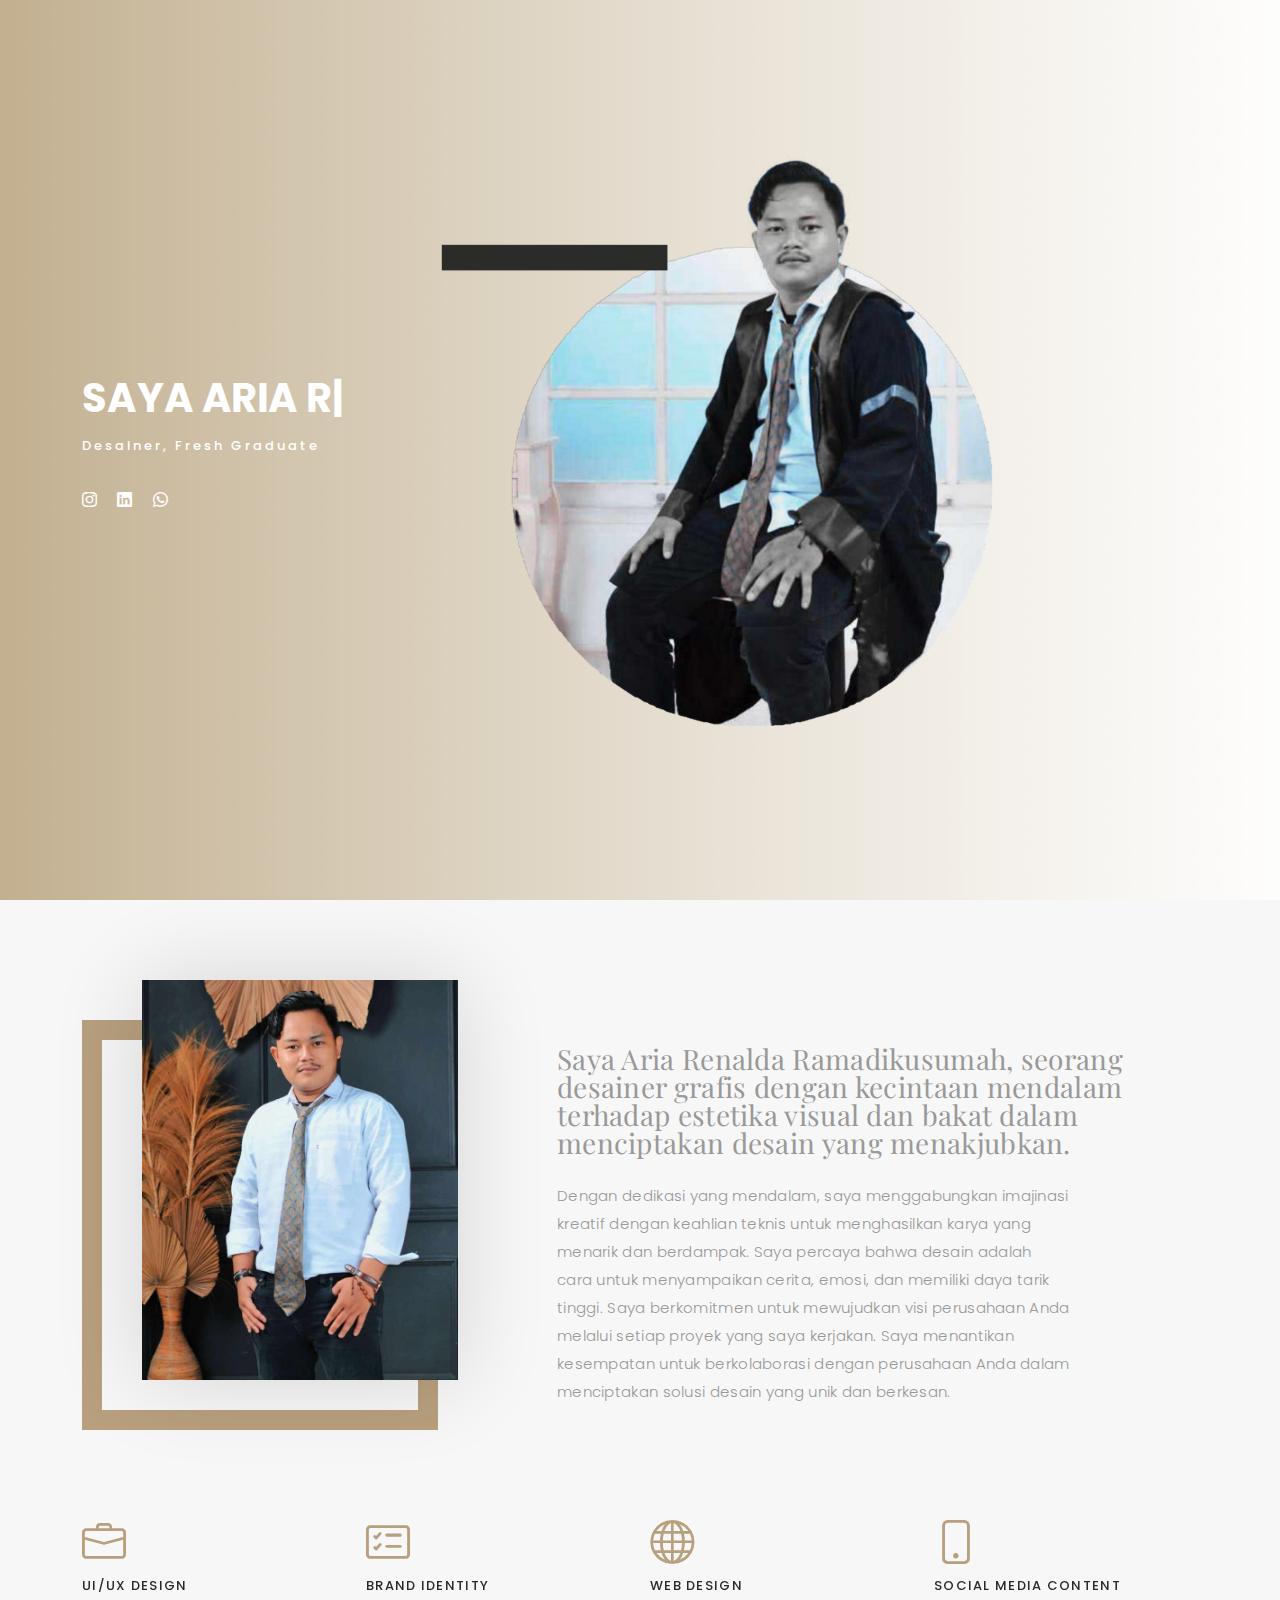
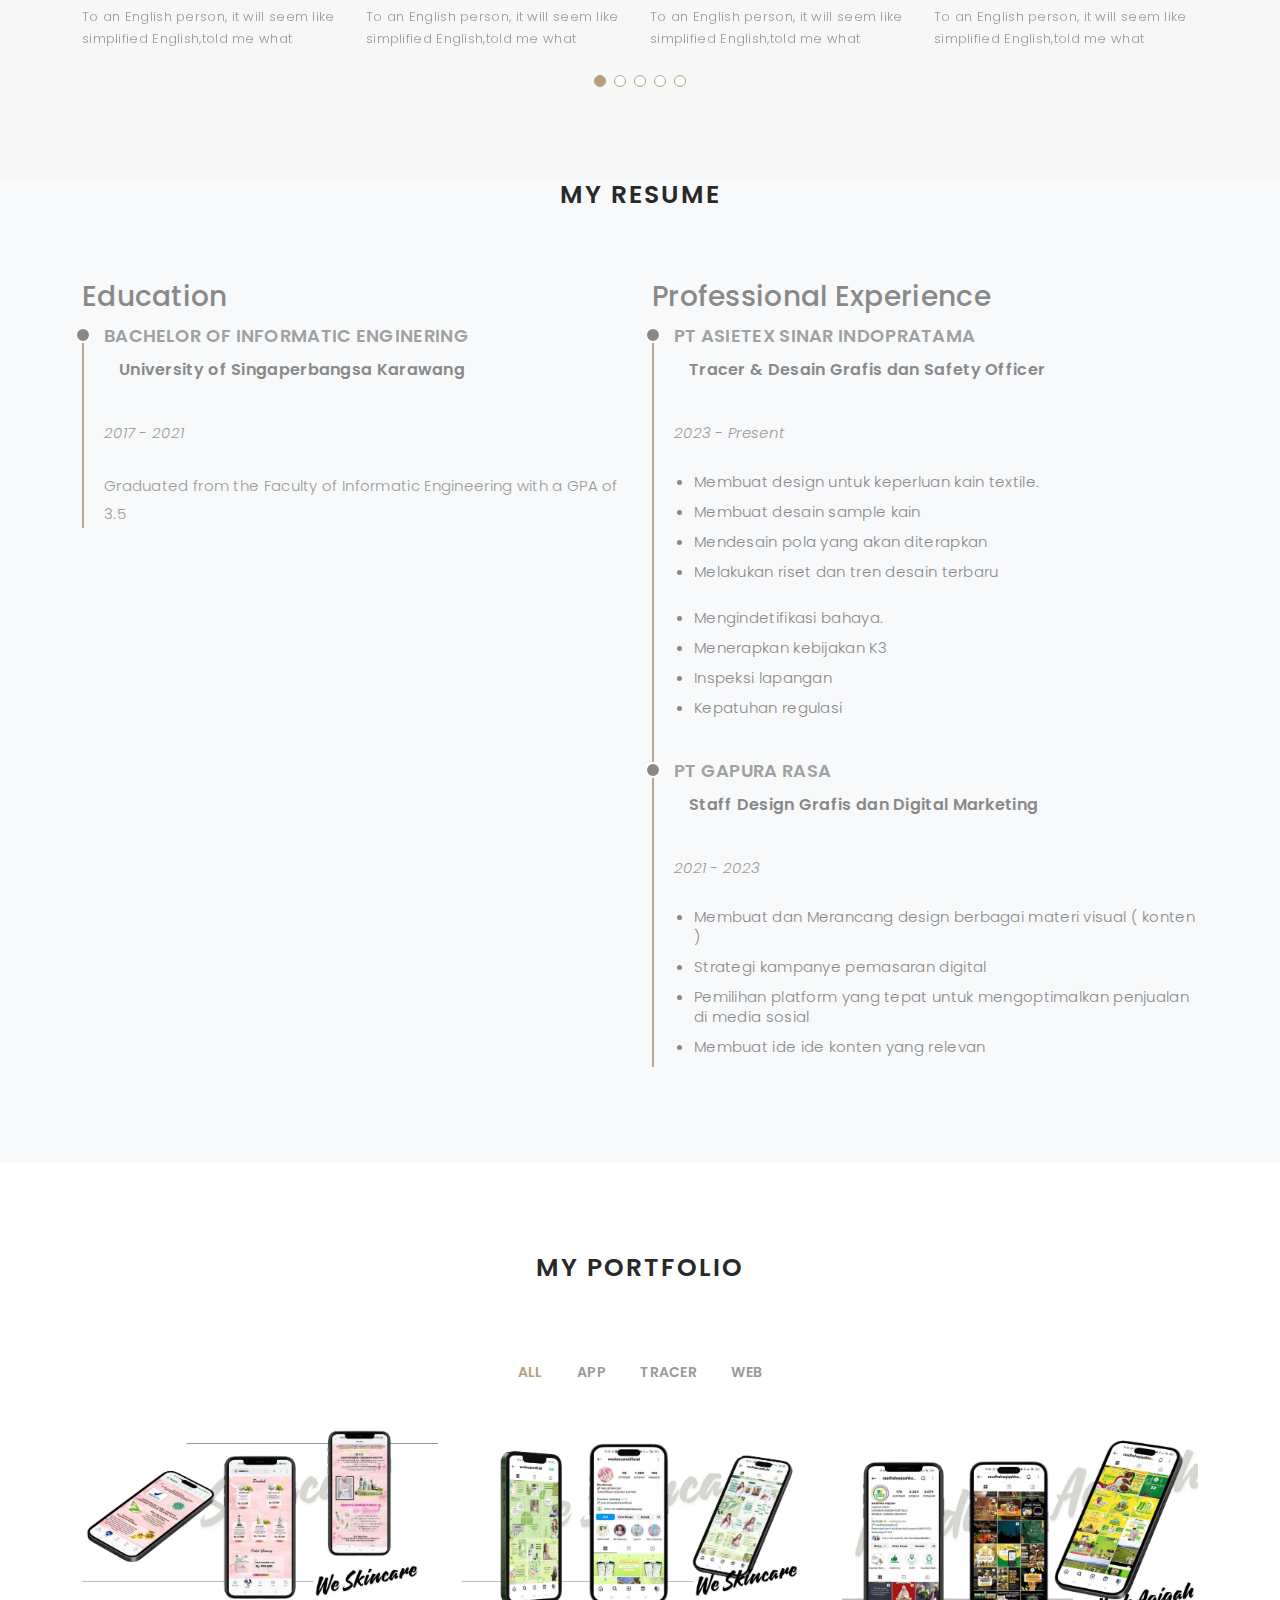
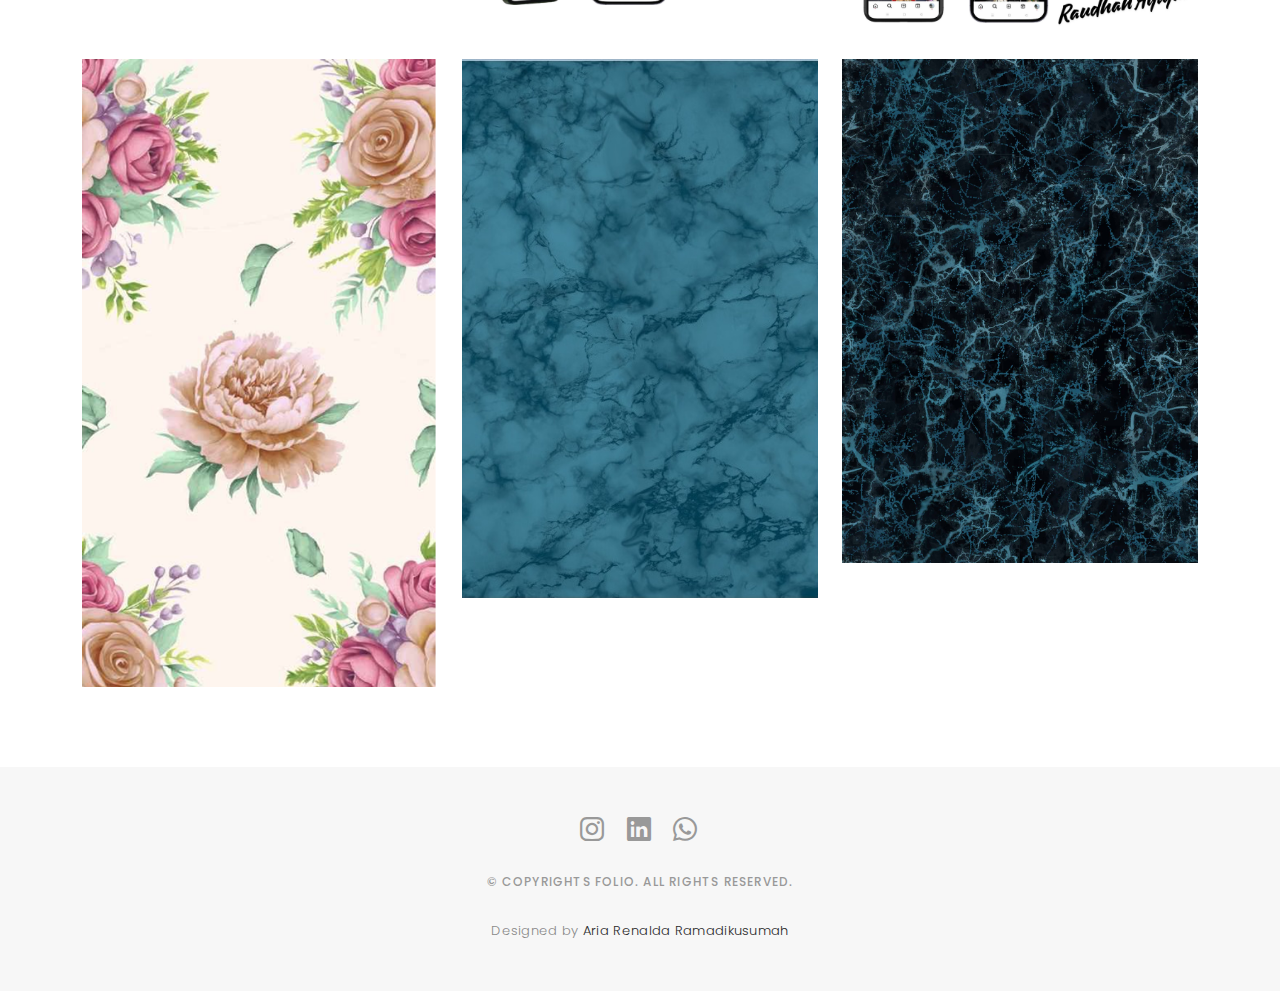
==== index.html @ 296a6dfd "Start" ====
<!DOCTYPE html>
<html lang="en">
  <head>
    <meta charset="utf-8" />
    <meta content="width=device-width, initial-scale=1.0" name="viewport" />

    <title>Aria Renalda Ramadikusumah - Portofolio</title>
    <meta content="" name="description" />
    <meta content="" name="keywords" />

    <!-- Favicons -->
    <link href="assets/img/favicon.png" rel="icon" />
    <link href="assets/img/favicon.png" rel="apple-touch-icon" />

    <!-- Google Fonts -->
    <link
      href="https://fonts.googleapis.com/css?family=Poppins:300,300i,400,400i,500,500i,600,600i,700,700i|Playfair+Display:400,400i,500,500i,600,600i,700,700i,900,900i"
      rel="stylesheet"
    />

    <!-- Vendor CSS Files -->
    <link
      href="assets/vendor/bootstrap/css/bootstrap.min.css"
      rel="stylesheet"
    />
    <link
      href="assets/vendor/bootstrap-icons/bootstrap-icons.css"
      rel="stylesheet"
    />
    <link href="assets/vendor/boxicons/css/boxicons.min.css" rel="stylesheet" />
    <link
      href="assets/vendor/glightbox/css/glightbox.min.css"
      rel="stylesheet"
    />
    <link href="assets/vendor/swiper/swiper-bundle.min.css" rel="stylesheet" />

    <!-- Template Main CSS File -->
    <link href="assets/css/style.css" rel="stylesheet" />

    <!-- =======================================================
  * Template Name: Folio
  * Template URL: https://bootstrapmade.com/folio-bootstrap-portfolio-template/
  * Updated: Mar 17 2024 with Bootstrap v5.3.3
  * Author: BootstrapMade.com
  * License: https://bootstrapmade.com/license/
  ======================================================== -->
  </head>

  <body>
    <!-- ======= Header ======= -->
    <header id="header" class="fixed-top">
      <div class="container d-flex align-items-center justify-content-between">
        <a href="index.html" class="logo"
          ><img src="assets/img/logo.png" alt="Logo" class="img-fluid"
        /></a>
        <!-- Uncomment below if you prefer to use an text logo -->
        <!-- <h1 class="logo"><a href="index.html">Folio</a></h1> -->

        <nav id="navbar" class="navbar">
          <ul>
            <ul>
              <li><a class="nav-link scrollto" href="#hero">Home</a></li>
              <li><a class="nav-link scrollto" href="#about">About</a></li>
              <li><a class="nav-link scrollto" href="#resume">Resume</a></li>
              <li>
                <a class="nav-link active scrollto" href="#portfolio"
                  >Portfolio</a
                >
              </li>
            </ul>
          </ul>
          <i class="bi bi-list mobile-nav-toggle"></i>
        </nav>
        <!-- .navbar -->
      </div>
    </header>
    <!-- End Header -->

    <!-- ======= Hero Section ======= -->
    <div id="hero" class="home">
      <div class="container">
        <div class="hero-content">
          <h1>
            Saya
            <span
              class="typed"
              data-typed-items="Aria Renalda Ramadikusumah , Desainer, Fresh Graduate"
            ></span>
          </h1>
          <p>Desainer, Fresh Graduate</p>

          <ul class="list-unstyled list-social">
            <li>
              <a href="https://www.linkedin.com/in/ariarenalda"
                ><i class="bi bi-instagram"></i
              ></a>
            </li>
            <li>
              <a href="https://www.instagram.com/aria_ramadikusumah"
                ><i class="bi bi-linkedin"></i
              ></a>
            </li>
            <li class="list-unstyled list-social">
              <a href="https://wa.me/628"><i class="bi bi-whatsapp"></i></a>
            </li>
          </ul>
        </div>
      </div>
    </div>
    <!-- End Hero -->

    <main id="main">
      <!-- ======= About Section ======= -->
      <div id="about" class="paddsection">
        <div class="container">
          <div class="row justify-content-between">
            <div class="col-lg-4">
              <div class="div-img-bg">
                <div class="about-img">
                  <img
                    src="assets/img/me.png"
                    class="img-responsive"
                    alt="me"
                  />
                </div>
              </div>
            </div>

            <div class="col-lg-7">
              <div class="about-descr">
                <p class="p-heading">
                  Saya Aria Renalda Ramadikusumah, seorang desainer grafis
                  dengan kecintaan mendalam terhadap estetika visual dan bakat
                  dalam menciptakan desain yang menakjubkan.
                </p>
                <p class="separator">
                  Dengan dedikasi yang mendalam, saya menggabungkan imajinasi
                  kreatif dengan keahlian teknis untuk menghasilkan karya yang
                  menarik dan berdampak. Saya percaya bahwa desain adalah cara
                  untuk menyampaikan cerita, emosi, dan memiliki daya tarik
                  tinggi. Saya berkomitmen untuk mewujudkan visi perusahaan Anda
                  melalui setiap proyek yang saya kerjakan. Saya menantikan
                  kesempatan untuk berkolaborasi dengan perusahaan Anda dalam
                  menciptakan solusi desain yang unik dan berkesan.
                </p>
              </div>
            </div>
          </div>
        </div>
      </div>
      <!-- End About Section -->

      <!-- ======= Services Section ======= -->
      <div id="services">
        <div class="container">
          <div
            class="services-slider swiper"
            data-aos="fade-up"
            data-aos-delay="100"
          >
            <div class="swiper-wrapper">
              <div class="swiper-slide">
                <div class="services-block">
                  <i class="bi bi-briefcase"></i>
                  <span>UI/UX DESIGN</span>
                  <p class="separator">
                    To an English person, it will seem like simplified
                    English,told me what
                  </p>
                </div>
              </div>
              <!-- End testimonial item -->

              <div class="swiper-slide">
                <div class="services-block">
                  <i class="bi bi-card-checklist"></i>
                  <span>BRAND IDENTITY</span>
                  <p class="separator">
                    To an English person, it will seem like simplified
                    English,told me what
                  </p>
                </div>
              </div>
              <!-- End testimonial item -->

              <div class="swiper-slide">
                <div class="services-block">
                  <i class="bi bi-globe"></i>
                  <span>WEB DESIGN</span>
                  <p class="separator">
                    To an English person, it will seem like simplified
                    English,told me what
                  </p>
                </div>
              </div>
              <!-- End testimonial item -->

              <div class="swiper-slide">
                <div class="services-block">
                  <i class="bi bi-phone"></i>
                  <span>SOCIAL MEDIA CONTENT</span>
                  <p class="separator">
                    To an English person, it will seem like simplified
                    English,told me what
                  </p>
                </div>
              </div>
              <!-- End testimonial item -->

              <div class="swiper-slide">
                <div class="services-block">
                  <i class="bi bi-palette"></i>
                  <span>TRACER & DESIGN PATTERN</span>
                  <p class="separator">
                    To an English person, it will seem like simplified
                    English,told me what
                  </p>
                </div>
              </div>
              <!-- End testimonial item -->
            </div>
            <div class="swiper-pagination"></div>
          </div>
        </div>
      </div>
      <!-- End Services Section -->

      <!-- Resume Section -->
      <section id="resume" class="resume bg-light">
        <div class="container">
          <div class="section-title text-center">
            <h2>My Resume</h2>
          </div>
        </div>
        <div class="container">
          <div class="row">
            <div class="col-lg-6">
              <h3 class="resume-title mb-3">Education</h3>
              <div class="resume-item">
                <h4>Bachelor of Informatic Enginering</h4>
                <h5>University of Singaperbangsa Karawang</h5>
                <p><em>2017 - 2021</em></p>
                <p>
                  Graduated from the Faculty of Informatic Engineering with a
                  GPA of 3.5
                </p>
              </div>
              <!-- Edn Resume Item -->
            </div>

            <div class="col-lg-6">
              <h3 class="resume-title mb-3">Professional Experience</h3>
              <div class="resume-item">
                <h4>PT Asietex Sinar Indopratama</h4>
                <h5>Tracer & Desain Grafis dan Safety Officer</h5>
                <p><em>2023 - Present </em></p>
                <ul>
                  <li>Membuat design untuk keperluan kain textile.</li>
                  <li>Membuat desain sample kain</li>
                  <li>Mendesain pola yang akan diterapkan</li>
                  <li>Melakukan riset dan tren desain terbaru</li>
                </ul>
                <ul>
                  <li>Mengindetifikasi bahaya.</li>
                  <li>Menerapkan kebijakan K3</li>
                  <li>Inspeksi lapangan</li>
                  <li>Kepatuhan regulasi</li>
                </ul>
              </div>
              <!-- Edn Resume Item -->

              <div class="resume-item">
                <h4>PT Gapura Rasa</h4>
                <h5>Staff Design Grafis dan Digital Marketing</h5>
                <p><em>2021 - 2023 </em></p>
                <ul>
                  <li>
                    Membuat dan Merancang design berbagai materi visual ( konten
                    )
                  </li>
                  <li>Strategi kampanye pemasaran digital</li>
                  <li>
                    Pemilihan platform yang tepat untuk mengoptimalkan penjualan
                    di media sosial
                  </li>
                  <li>Membuat ide ide konten yang relevan</li>
                </ul>
              </div>
              <!-- Edn Resume Item -->
            </div>
          </div>
        </div>
      </section>
      <!-- /Resume Section -->

      <!-- ======= Portfolio Section ======= -->
      <div id="portfolio" class="paddsection">
        <div class="container">
          <div class="section-title text-center">
            <h2>My Portfolio</h2>
          </div>
        </div>

        <div class="container">
          <div class="row">
            <div class="col-lg-12 d-flex justify-content-center">
              <ul id="portfolio-flters">
                <li data-filter="*" class="filter-active">All</li>
                <li data-filter=".filter-app">App</li>
                <li data-filter=".filter-tracer">Tracer</li>
                <li data-filter=".filter-web">Web</li>
              </ul>
            </div>
          </div>

          <div class="row portfolio-container">
            <div class="col-lg-4 col-md-6 portfolio-item filter-web">
              <img
                src="assets/img/portfolio/portfolio-1.png"
                class="img-fluid"
                alt="Portofolio Skincare"
              />
              <div class="portfolio-info">
                <h4>Website Skincare</h4>
                <p>Website</p>
                <a
                  href="assets/img/portfolio/portfolio-1.png"
                  data-gallery="portfolioGallery"
                  class="portfolio-lightbox preview-link"
                  title="Website Skincare"
                  ><i class="bx bx-plus"></i
                ></a>
                <a
                  href="portfolio-details.html"
                  class="details-link"
                  title="More Details"
                  ><i class="bx bx-link"></i
                ></a>
              </div>
            </div>

            <div class="col-lg-4 col-md-6 portfolio-item filter-app">
              <img
                src="assets/img/portfolio/portfolio-2.png"
                class="img-fluid"
                alt="Portofolio Social Media Content"
              />
              <div class="portfolio-info">
                <h4>Social Media Content Skincare</h4>
                <p>App</p>
                <a
                  href="assets/img/portfolio/portfolio-2.png"
                  data-gallery="portfolioGallery"
                  class="portfolio-lightbox preview-link"
                  title="Social Media Content"
                  ><i class="bx bx-plus"></i
                ></a>
                <a
                  href="portfolio-details.html"
                  class="details-link"
                  title="More Details"
                  ><i class="bx bx-link"></i
                ></a>
              </div>
            </div>

            <div class="col-lg-4 col-md-6 portfolio-item filter-app">
              <img
                src="assets/img/portfolio/portfolio-3.png"
                class="img-fluid"
                alt="Portofolio App 2"
              />
              <div class="portfolio-info">
                <h4>Social Media Content</h4>
                <p>App</p>
                <a
                  href="assets/img/portfolio/portfolio-3.png"
                  data-gallery="portfolioGallery"
                  class="portfolio-lightbox preview-link"
                  title="Social Media Content"
                  ><i class="bx bx-plus"></i
                ></a>
                <a
                  href="portfolio-details-2.html"
                  class="details-link"
                  title="More Details"
                  ><i class="bx bx-link"></i
                ></a>
              </div>
            </div>

            <div class="col-lg-4 col-md-6 portfolio-item filter-tracer">
              <img
                src="assets/img/portfolio/portfolio-4.png"
                class="img-fluid"
                alt="Portfolio Tracer 2"
              />
              <div class="portfolio-info">
                <h4>Tracer</h4>
                <p>Tracer</p>
                <a
                  href="assets/img/portfolio/portfolio-4.png"
                  data-gallery="portfolioGallery"
                  class="portfolio-lightbox preview-link"
                  title="Tracer"
                  ><i class="bx bx-plus"></i
                ></a>
                <a
                  href="portfolio-details-3.html"
                  class="details-link"
                  title="More Details"
                  ><i class="bx bx-link"></i
                ></a>
              </div>
            </div>

            <div class="col-lg-4 col-md-6 portfolio-item filter-tracer">
              <img
                src="assets/img/portfolio/portfolio-5.jpg"
                class="img-fluid"
                alt=""
              />
              <div class="portfolio-info">
                <h4>Tracer 2</h4>
                <p>Tracer</p>
                <a
                  href="assets/img/portfolio/portfolio-5.jpg"
                  data-gallery="portfolioGallery"
                  class="portfolio-lightbox preview-link"
                  title="Tracer 2"
                  ><i class="bx bx-plus"></i
                ></a>
                <a
                  href="portfolio-details-3.html"
                  class="details-link"
                  title="More Details"
                  ><i class="bx bx-link"></i
                ></a>
              </div>
            </div>

            <div class="col-lg-4 col-md-6 portfolio-item filter-tracer">
              <img
                src="assets/img/portfolio/portofolio-6.jpeg"
                class="img-fluid"
                alt="Portofolio Tracer 3"
              />
              <div class="portfolio-info">
                <h4>Tracer 3</h4>
                <p>Tracer</p>
                <a
                  href="assets/img/portfolio/portfolio-6.jpg"
                  data-gallery="portfolioGallery"
                  class="portfolio-lightbox preview-link"
                  title="Tracer 3"
                  ><i class="bx bx-plus"></i
                ></a>
                <a
                  href="portfolio-details-3.html"
                  class="details-link"
                  title="More Details"
                  ><i class="bx bx-link"></i
                ></a>
              </div>
            </div>
          </div>
        </div>
      </div>
      <!-- End Portfolio Section -->
    </main>
    <!-- End #main -->

    <!-- ======= Footer ======= -->
    <div id="footer" class="text-center">
      <div class="container">
        <div class="socials-media text-center">
          <ul class="list-unstyled">
            <li>
              <a href="https://www.linkedin.com/in/ariarenalda"
                ><i class="bi bi-instagram"></i
              ></a>
            </li>
            <li>
              <a href="https://www.instagram.com/aria_ramadikusumah"
                ><i class="bi bi-linkedin"></i
              ></a>
            </li>
            <li class="list-unstyled list-social">
              <a href="https://wa.me/628"><i class="bi bi-whatsapp"></i></a>
            </li>
          </ul>
        </div>

        <p>&copy; Copyrights Folio. All rights reserved.</p>

        <div class="credits">
          Designed by <a href="">Aria Renalda Ramadikusumah</a>
        </div>
      </div>
    </div>
    <!-- End Footer -->

    <a
      href="#"
      class="back-to-top d-flex align-items-center justify-content-center"
      ><i class="bi bi-arrow-up-short"></i
    ></a>

    <!-- Vendor JS Files -->
    <script src="assets/vendor/bootstrap/js/bootstrap.bundle.min.js"></script>
    <script src="assets/vendor/glightbox/js/glightbox.min.js"></script>
    <script src="assets/vendor/isotope-layout/isotope.pkgd.min.js"></script>
    <script src="assets/vendor/swiper/swiper-bundle.min.js"></script>
    <script src="assets/vendor/typed.js/typed.umd.js"></script>
    <script src="assets/vendor/php-email-form/validate.js"></script>

    <!-- Template Main JS File -->
    <script src="assets/js/main.js"></script>
  </body>
</html>
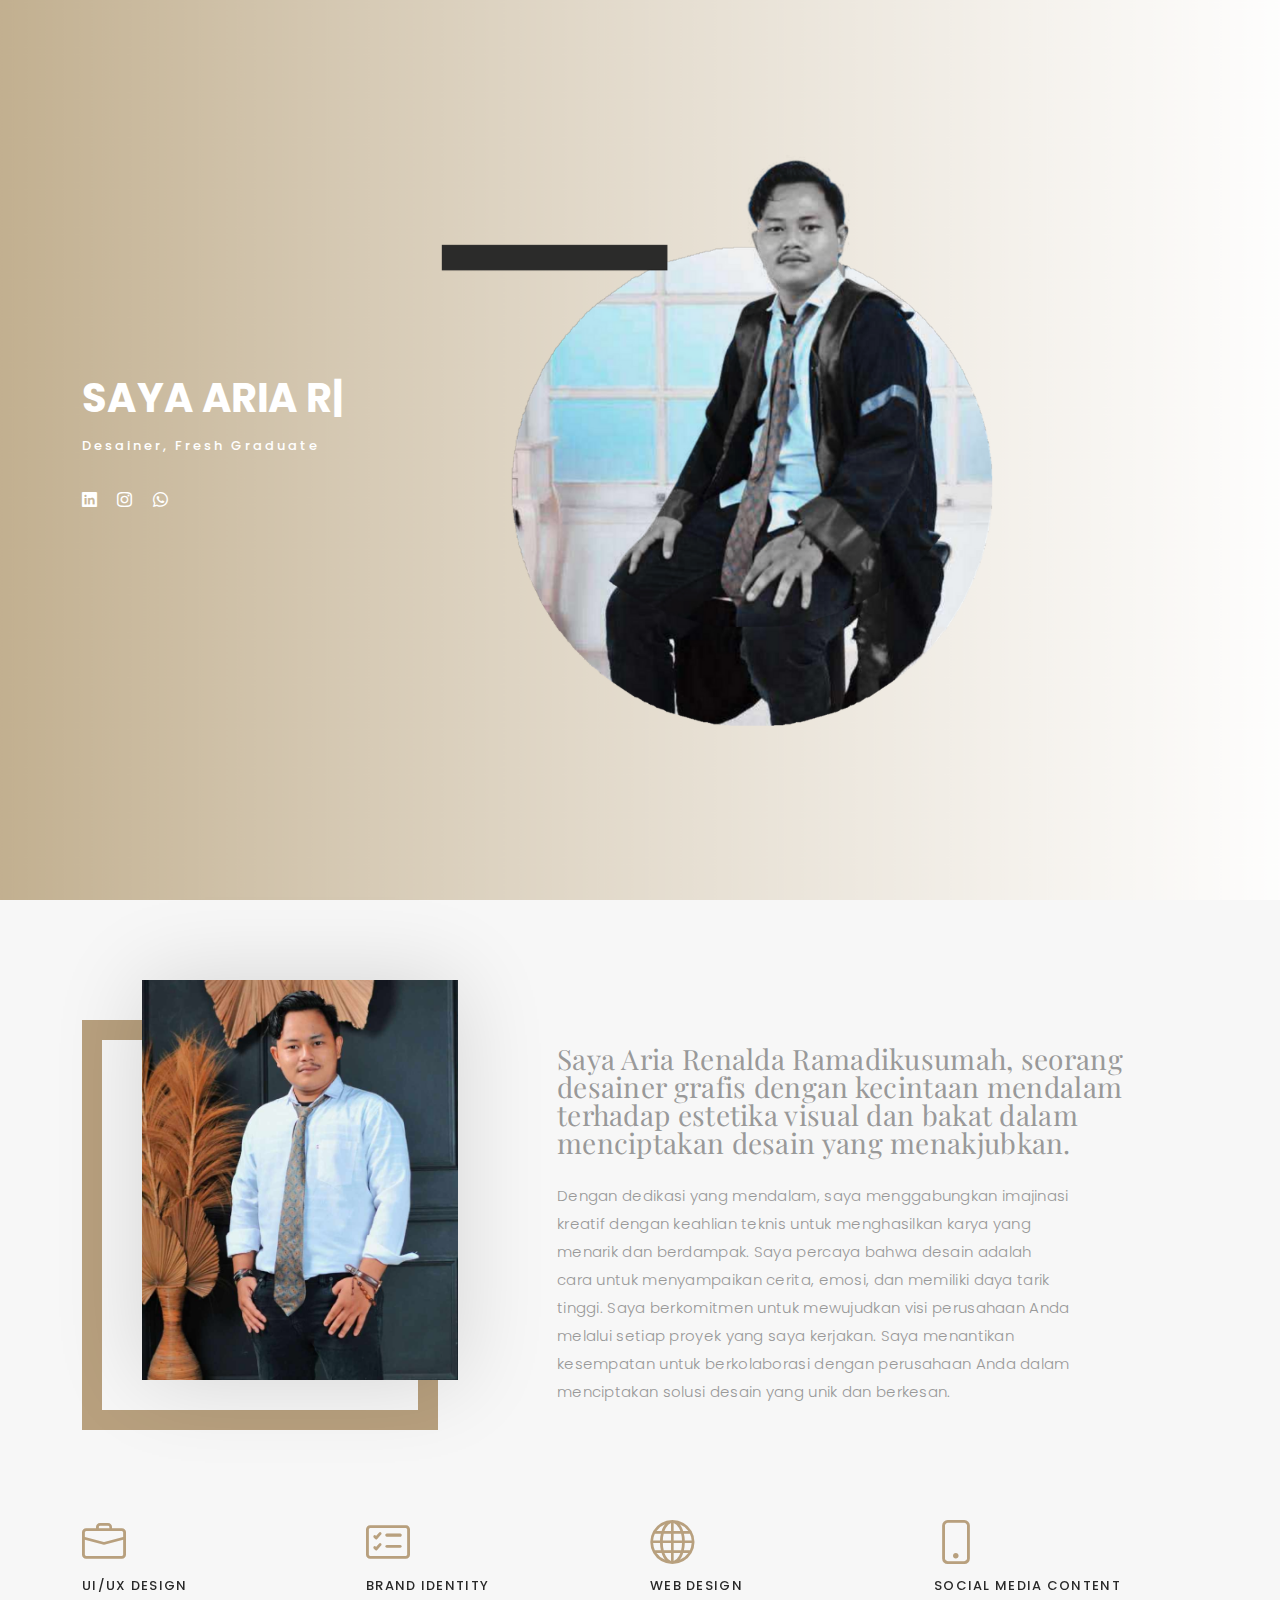
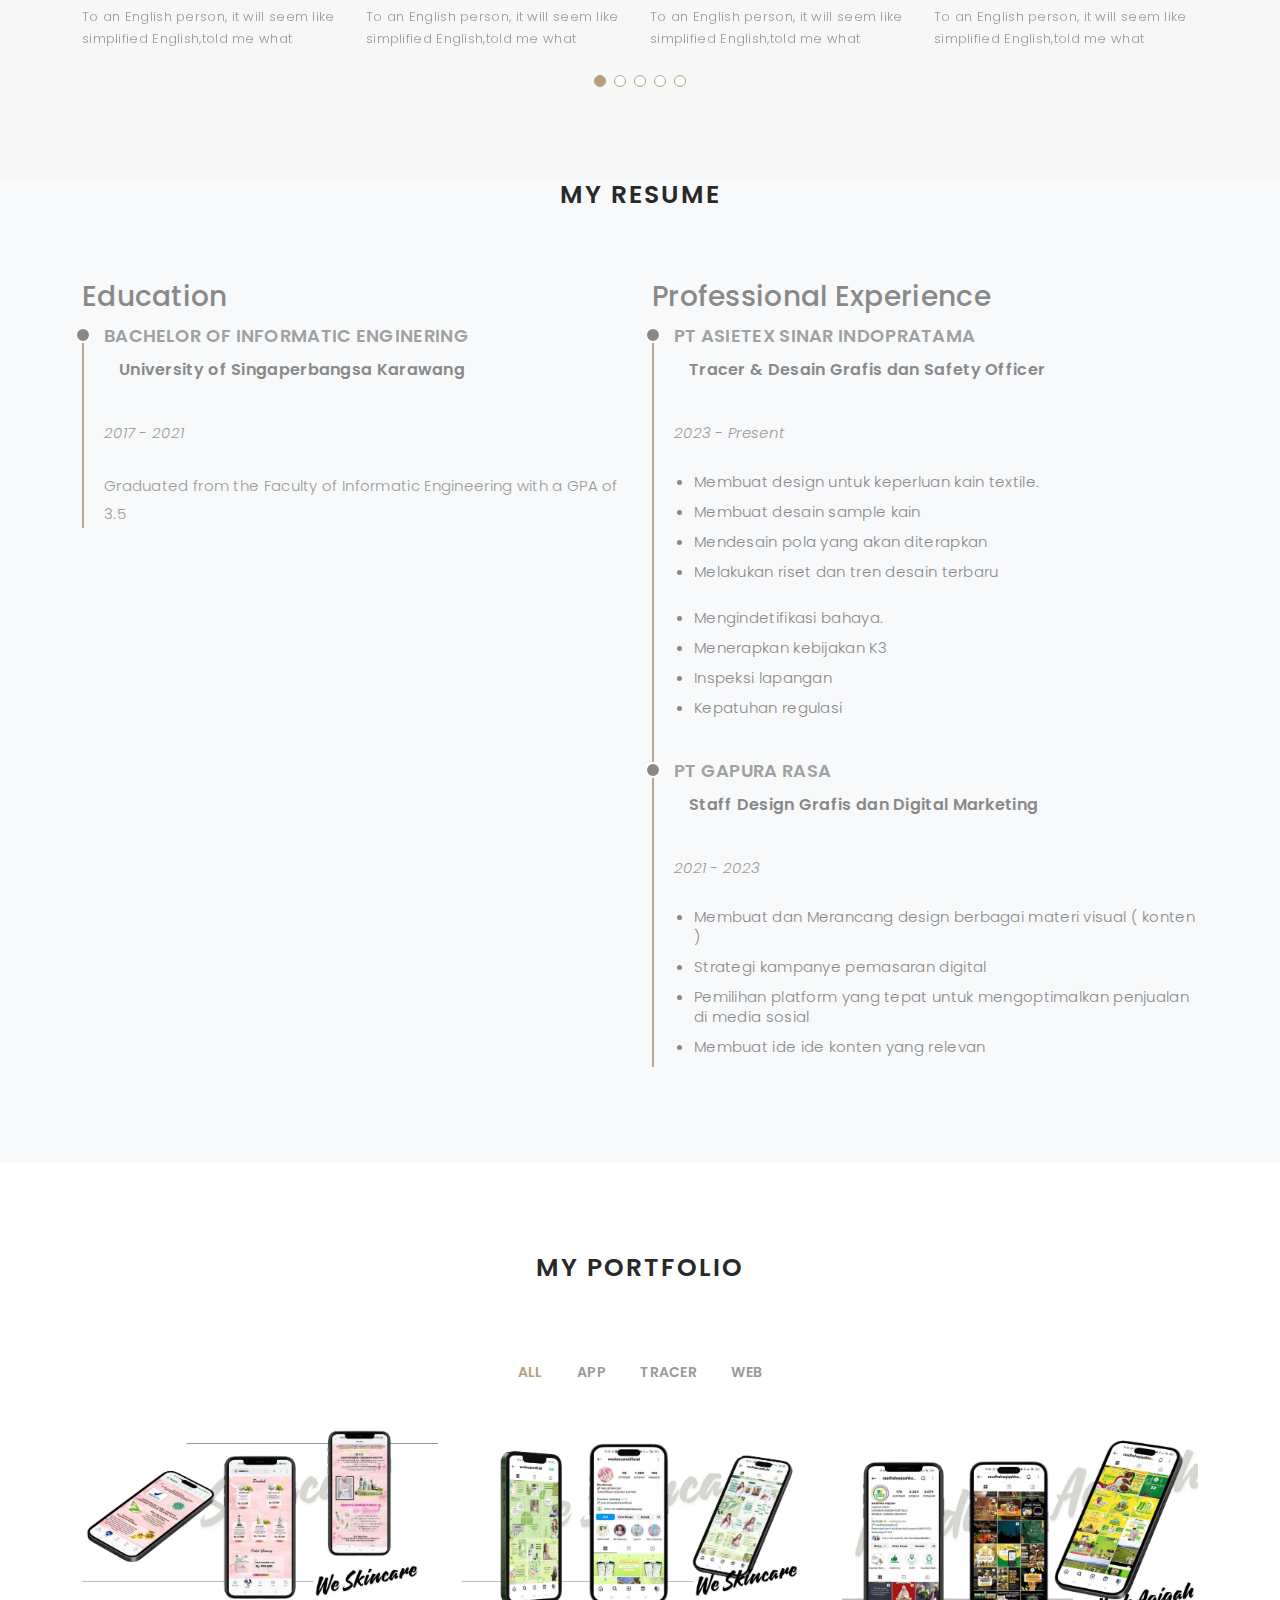
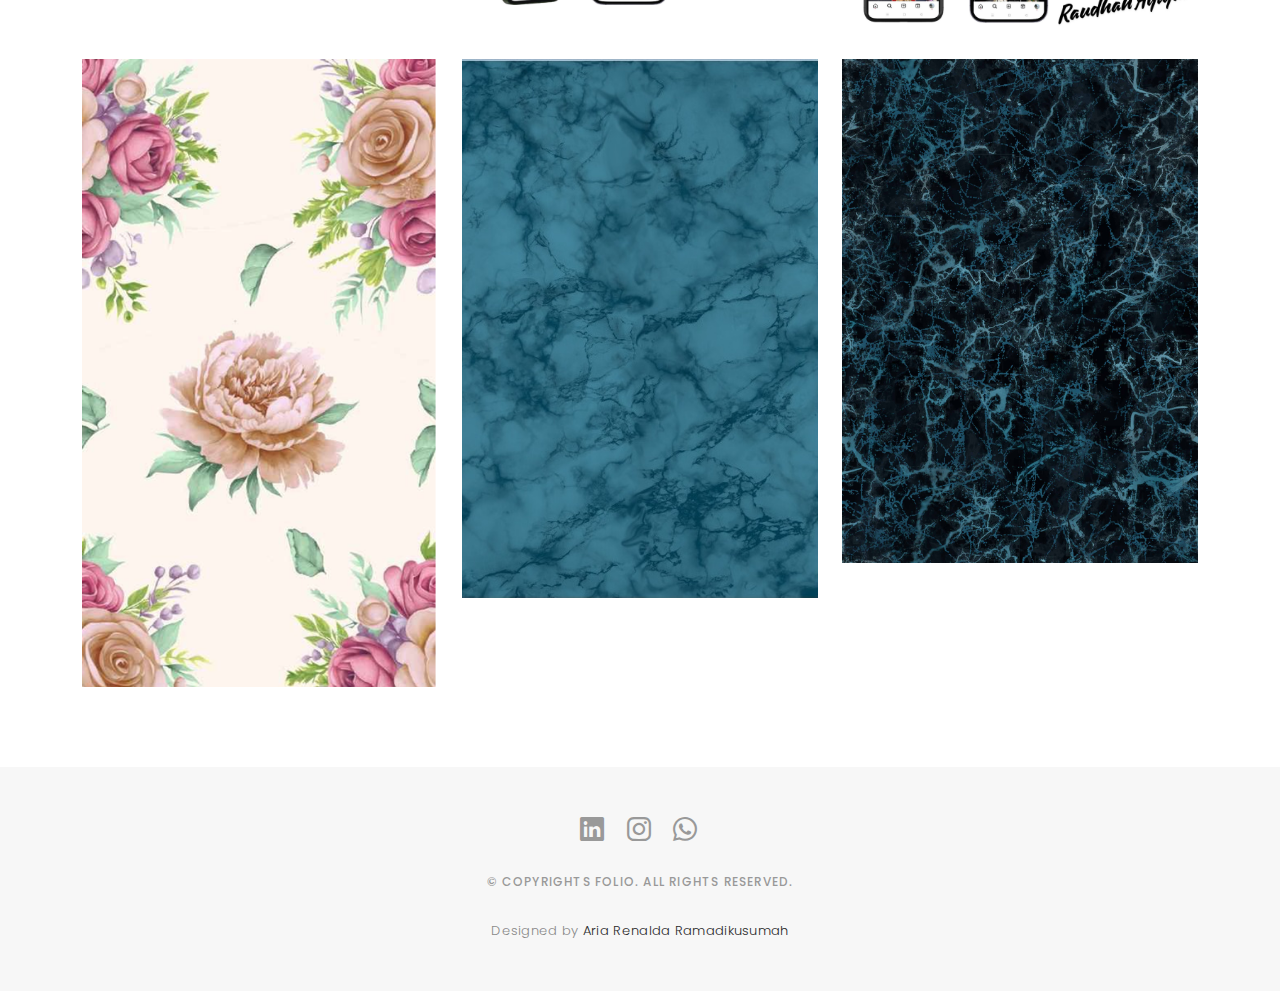
==== commit f5461039: "Third" ====
--- a/index.html
+++ b/index.html
@@ -92,16 +92,16 @@
           <ul class="list-unstyled list-social">
             <li>
               <a href="https://www.linkedin.com/in/ariarenalda"
-                ><i class="bi bi-instagram"></i
+                ><i class="bi bi-linkedin"></i
               ></a>
             </li>
             <li>
               <a href="https://www.instagram.com/aria_ramadikusumah"
-                ><i class="bi bi-linkedin"></i
+                ><i class="bi bi-instagram"></i
               ></a>
             </li>
             <li class="list-unstyled list-social">
-              <a href="https://wa.me/628"><i class="bi bi-whatsapp"></i></a>
+              <a href="https://wa.me/6285176883317"><i class="bi bi-whatsapp"></i></a>
             </li>
           </ul>
         </div>
@@ -477,16 +477,16 @@
           <ul class="list-unstyled">
             <li>
               <a href="https://www.linkedin.com/in/ariarenalda"
-                ><i class="bi bi-instagram"></i
+                ><i class="bi bi-linkedin"></i
               ></a>
             </li>
             <li>
               <a href="https://www.instagram.com/aria_ramadikusumah"
-                ><i class="bi bi-linkedin"></i
+                ><i class="bi bi-instagram"></i
               ></a>
             </li>
             <li class="list-unstyled list-social">
-              <a href="https://wa.me/628"><i class="bi bi-whatsapp"></i></a>
+              <a href="https://wa.me/6285176883317"><i class="bi bi-whatsapp"></i></a>
             </li>
           </ul>
         </div>
